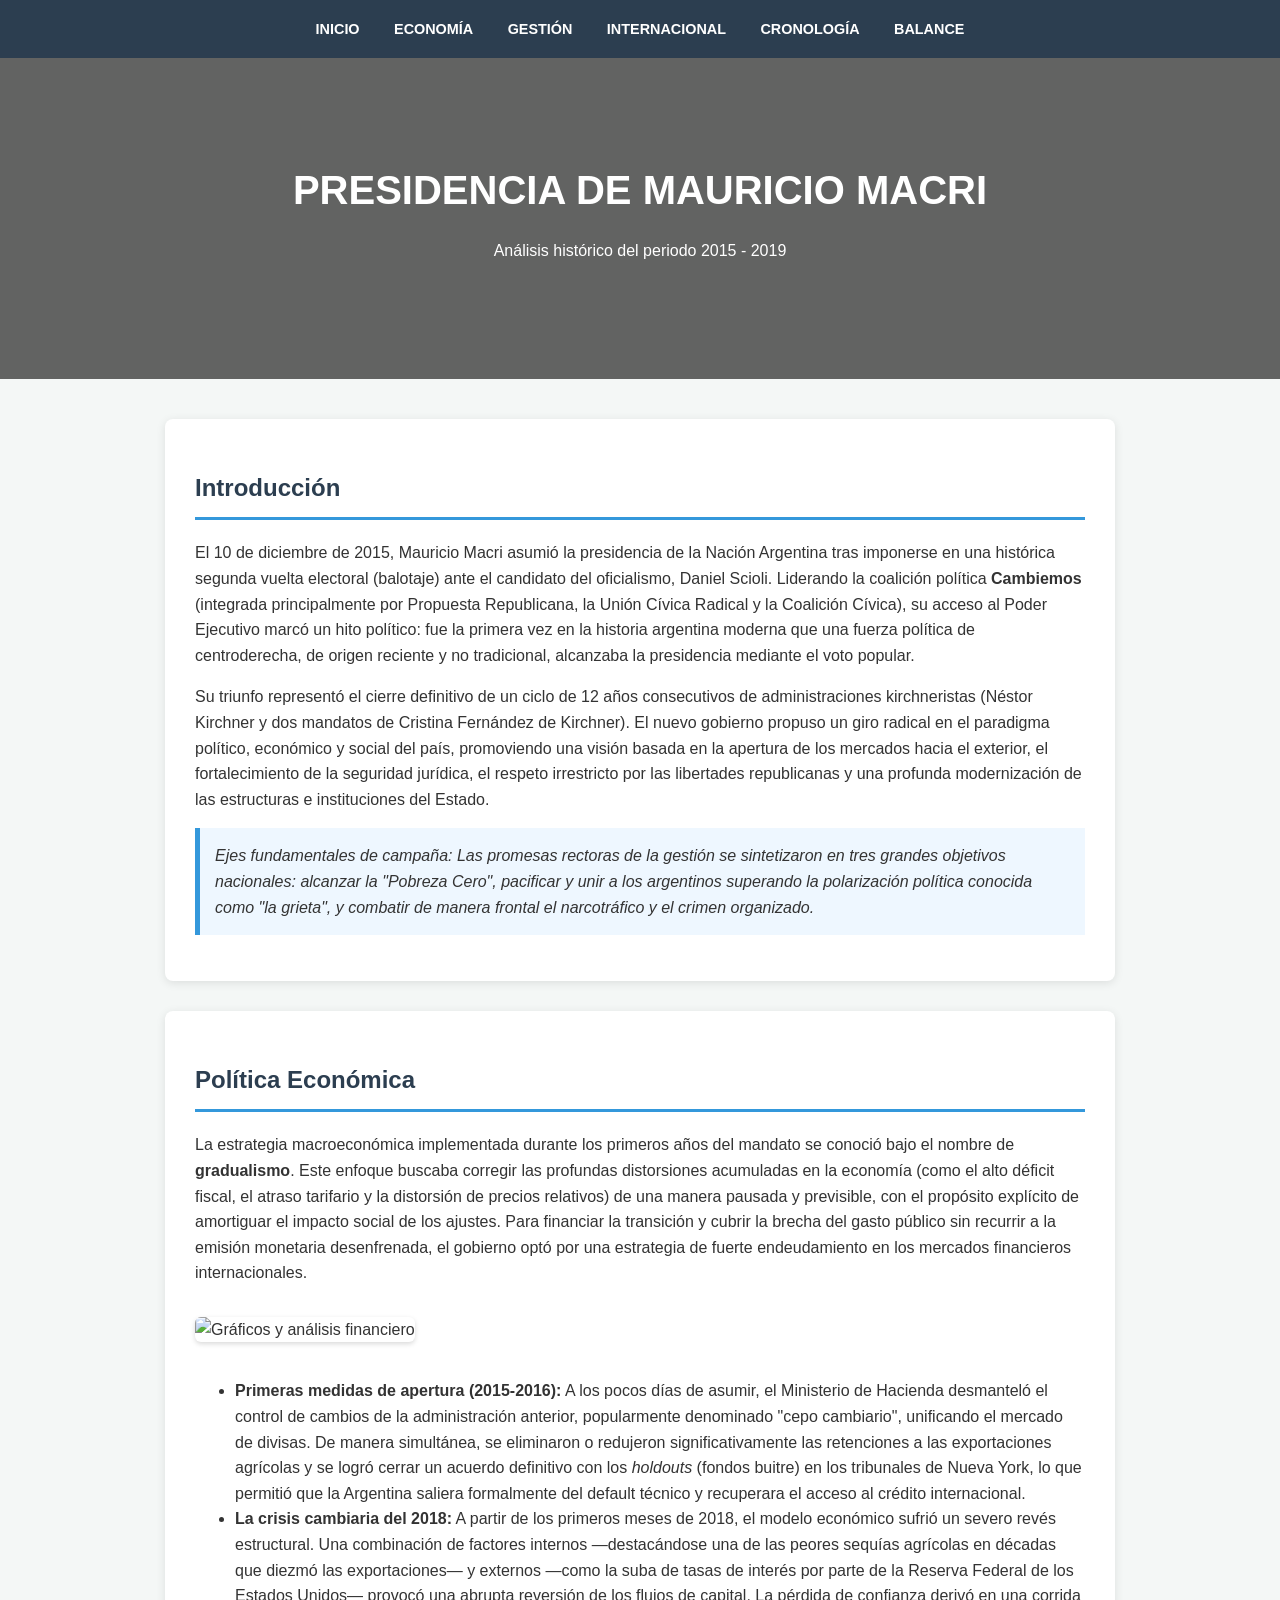
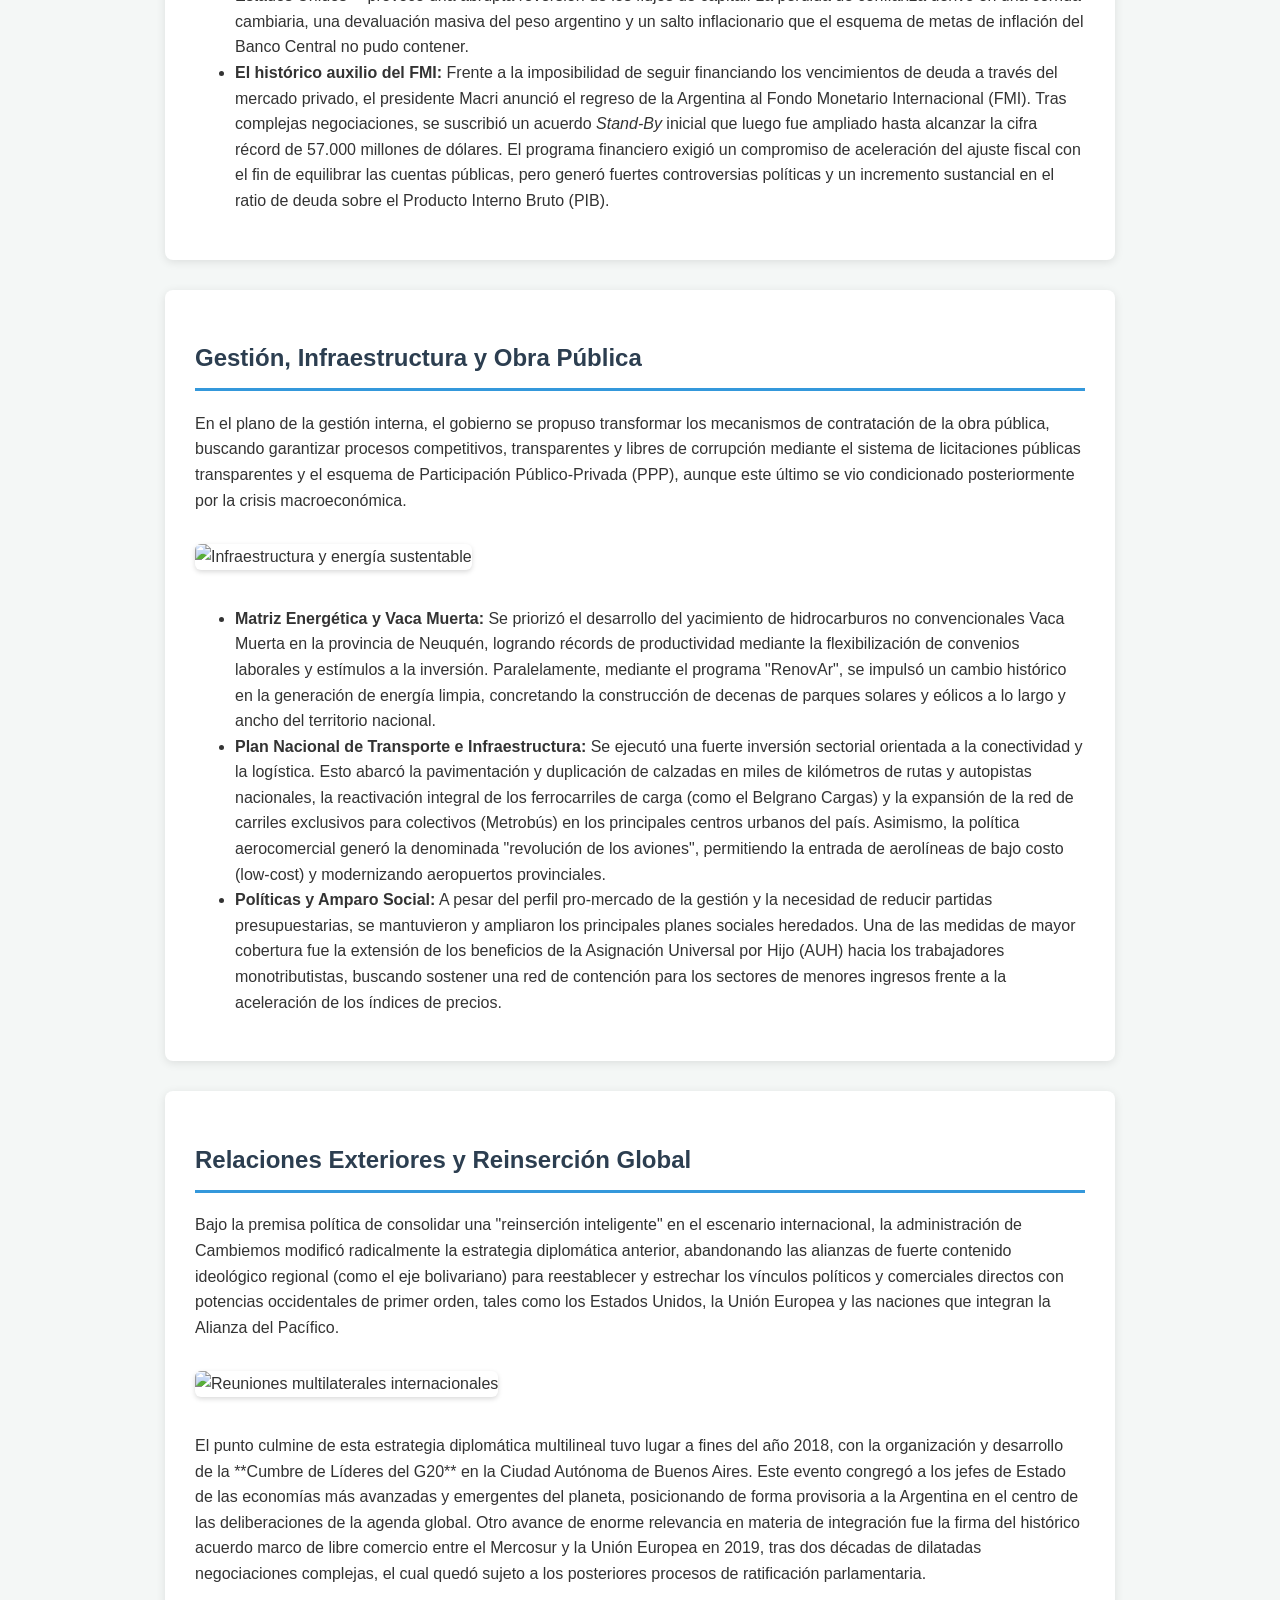
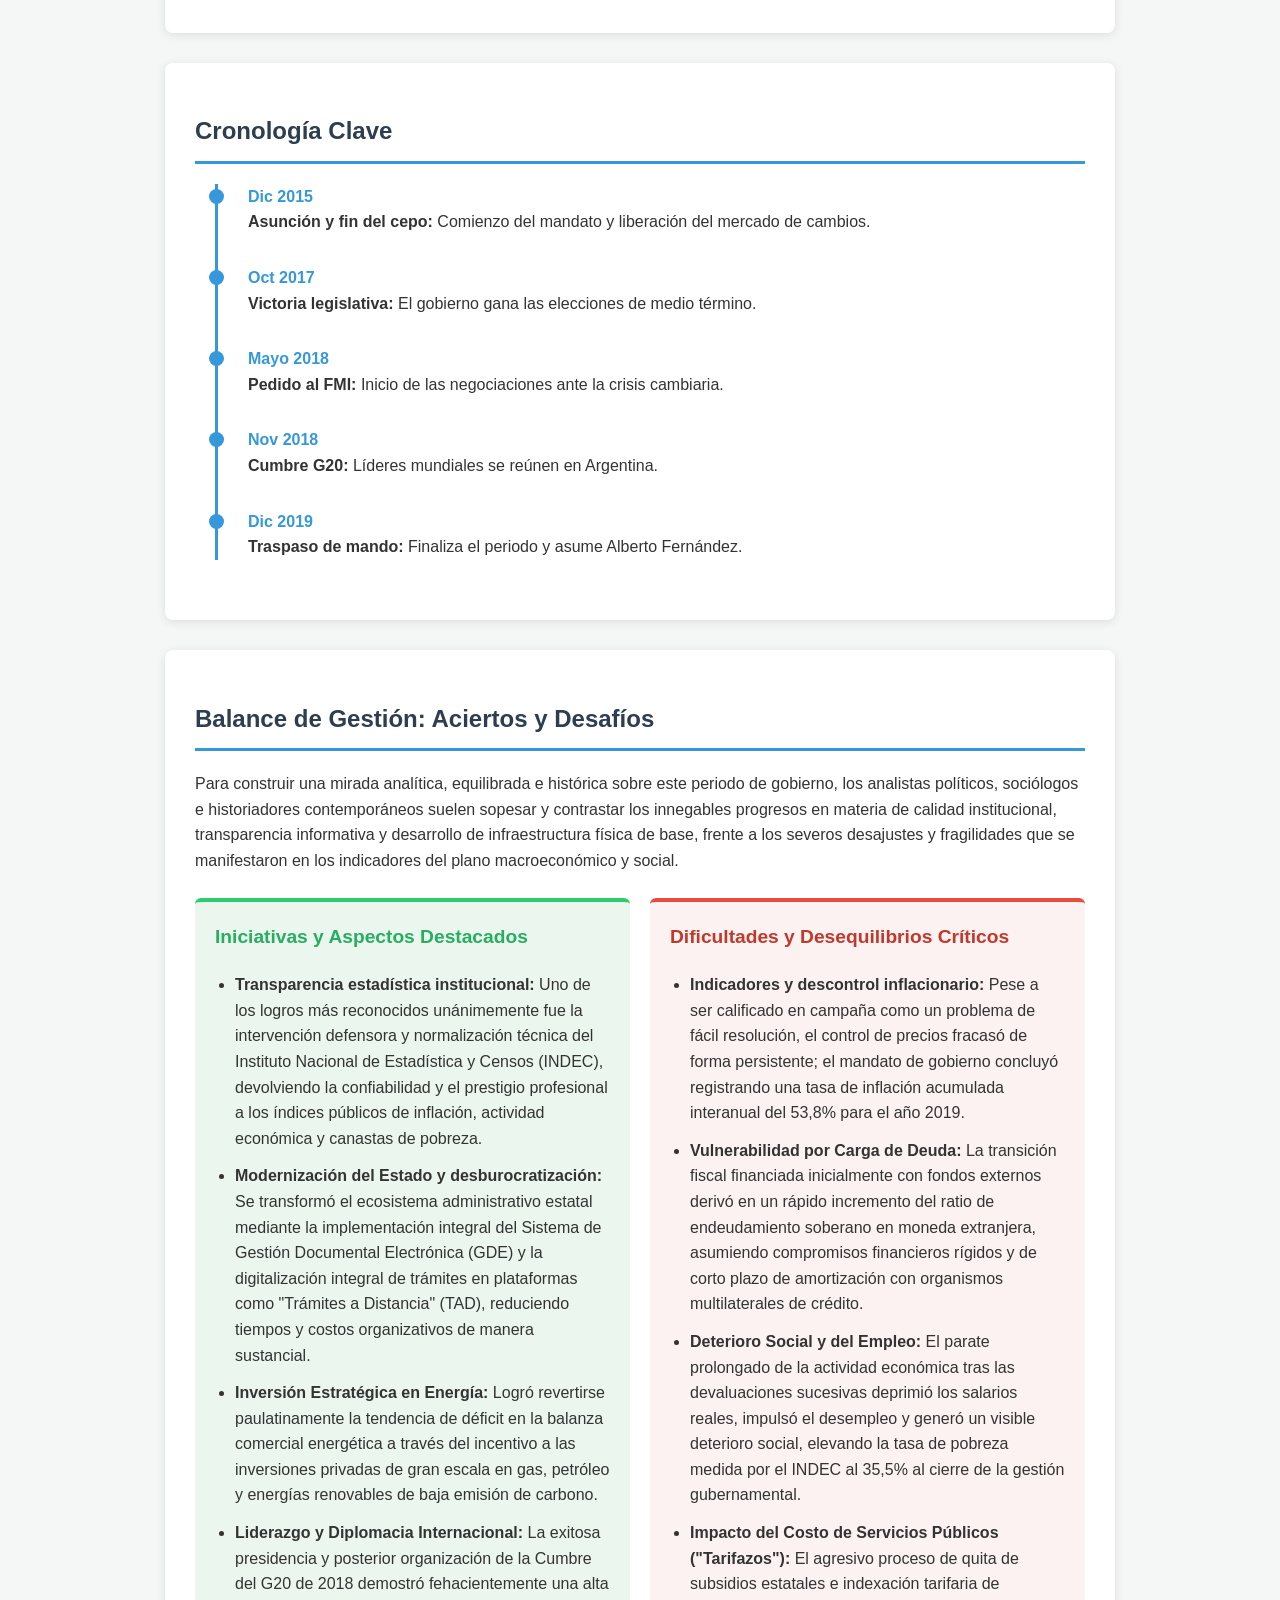
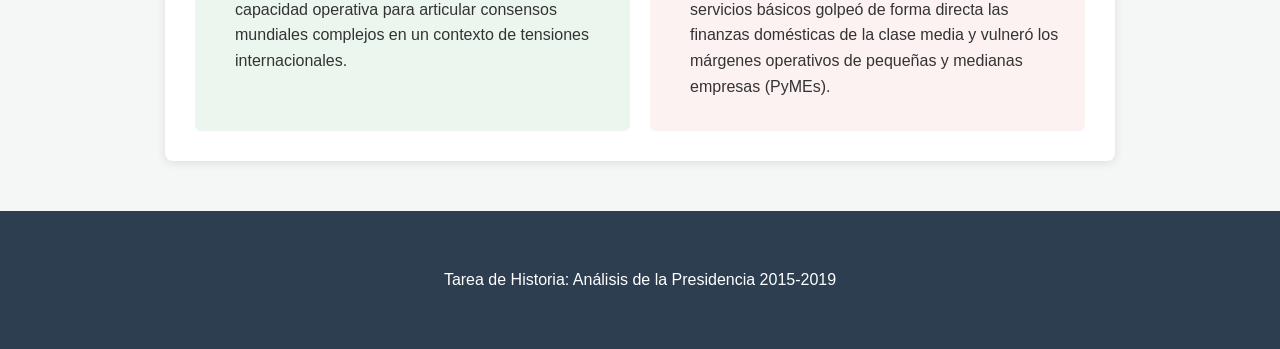
==== index.html @ 5b1ad68e "Rename index (3).html to index.html" ====
<!DOCTYPE html>
<html lang="es">
<head>
    <meta charset="UTF-8">
    <meta name="viewport" content="width=device-width, initial-scale=1.0">
    <title>Presidencia de Mauricio Macri (2015-2019)</title>
    <style>
        :root {
            --primary: #2c3e50;
            --accent: #3498db;
            --bg: #f4f7f6;
            --text: #333;
            --white: #ffffff;
            --success-light: #ebf7ee;
            --success-border: #2ecc71;
            --danger-light: #fdf2f2;
            --danger-border: #e74c3c;
        }

        body {
            font-family: 'Segoe UI', Tahoma, Geneva, Verdana, sans-serif;
            line-height: 1.6;
            color: var(--text);
            background-color: var(--bg);
            margin: 0;
            padding: 0;
        }

        /* Navegación */
        nav {
            background: var(--primary);
            color: var(--white);
            padding: 1rem 0;
            position: sticky;
            top: 0;
            z-index: 1000;
            text-align: center;
        }

        nav a {
            color: var(--white);
            text-decoration: none;
            margin: 0 15px;
            font-weight: bold;
            font-size: 0.9rem;
        }

        nav a:hover {
            color: var(--accent);
        }

        /* Encabezado */
        header {
            background: linear-gradient(rgba(0,0,0,0.6), rgba(0,0,0,0.6)), url('https://images.unsplash.com/photo-1589909202802-8f4aadce1849?auto=format&fit=crop&w=1200&q=80');
            background-size: cover;
            background-position: center;
            color: white;
            padding: 100px 20px;
            text-align: center;
        }

        header h1 {
            margin: 0;
            font-size: 2.5rem;
            text-transform: uppercase;
        }

        /* Contenedor Principal */
        .container {
            max-width: 950px;
            margin: 40px auto;
            padding: 0 20px;
        }

        section {
            background: var(--white);
            padding: 30px;
            margin-bottom: 30px;
            border-radius: 8px;
            box-shadow: 0 2px 10px rgba(0,0,0,0.1);
        }

        h2 {
            color: var(--primary);
            border-bottom: 3px solid var(--accent);
            padding-bottom: 10px;
        }

        .highlight {
            background: #eef7ff;
            padding: 15px;
            border-left: 5px solid var(--accent);
            font-style: italic;
        }

        /* Estilos para las nuevas imágenes */
        .section-img {
            width: 100%;
            max-height: 350px;
            object-fit: cover;
            border-radius: 6px;
            margin: 15px 0 20px 0;
            box-shadow: 0 2px 5px rgba(0,0,0,0.15);
        }

        /* Estructura del Balance (Dos Columnas) */
        .balance-grid {
            display: flex;
            gap: 20px;
            margin-top: 25px;
        }

        .balance-col {
            flex: 1;
            padding: 20px;
            border-radius: 6px;
        }

        .balance-col h3 {
            margin-top: 0;
            font-size: 1.2rem;
        }

        .col-positiva {
            background-color: var(--success-light);
            border-top: 4px solid var(--success-border);
        }

        .col-positiva h3 {
            color: #27ae60;
        }

        .col-negativa {
            background-color: var(--danger-light);
            border-top: 4px solid var(--danger-border);
        }

        .col-negativa h3 {
            color: #c0392b;
        }

        .balance-col ul {
            padding-left: 20px;
            margin-bottom: 0;
        }

        .balance-col li {
            margin-bottom: 12px;
        }

        /* Estilo de la Línea de Tiempo */
        .timeline {
            border-left: 3px solid var(--accent);
            margin-left: 20px;
            padding-left: 30px;
            position: relative;
        }

        .timeline-item {
            margin-bottom: 30px;
            position: relative;
        }

        .timeline-item::before {
            content: '';
            width: 15px;
            height: 15px;
            background: var(--accent);
            border-radius: 50%;
            position: absolute;
            left: -39px;
            top: 5px;
        }

        .timeline-date {
            font-weight: bold;
            color: var(--accent);
            display: block;
        }

        footer {
            text-align: center;
            padding: 40px;
            background: var(--primary);
            color: white;
            margin-top: 50px;
        }

        @media (max-width: 768px) {
            header h1 { font-size: 1.8rem; }
            nav a { display: block; margin: 10px 0; }
            .balance-grid { flex-direction: column; }
        }
    </style>
</head>
<body>

    <nav>
        <a href="#inicio">INICIO</a>
        <a href="#economia">ECONOMÍA</a>
        <a href="#gestion">GESTIÓN</a>
        <a href="#internacional">INTERNACIONAL</a>
        <a href="#timeline">CRONOLOGÍA</a>
        <a href="#balance">BALANCE</a>
    </nav>

    <header id="inicio">
        <h1>Presidencia de Mauricio Macri</h1>
        <p>Análisis histórico del periodo 2015 - 2019</p>
    </header>

    <div class="container">
        
        <section>
            <h2>Introducción</h2>
            <p>El 10 de diciembre de 2015, Mauricio Macri asumió la presidencia de la Nación Argentina tras imponerse en una histórica segunda vuelta electoral (balotaje) ante el candidato del oficialismo, Daniel Scioli. Liderando la coalición política <strong>Cambiemos</strong> (integrada principalmente por Propuesta Republicana, la Unión Cívica Radical y la Coalición Cívica), su acceso al Poder Ejecutivo marcó un hito político: fue la primera vez en la historia argentina moderna que una fuerza política de centroderecha, de origen reciente y no tradicional, alcanzaba la presidencia mediante el voto popular.</p>
            <p>Su triunfo representó el cierre definitivo de un ciclo de 12 años consecutivos de administraciones kirchneristas (Néstor Kirchner y dos mandatos de Cristina Fernández de Kirchner). El nuevo gobierno propuso un giro radical en el paradigma político, económico y social del país, promoviendo una visión basada en la apertura de los mercados hacia el exterior, el fortalecimiento de la seguridad jurídica, el respeto irrestricto por las libertades republicanas y una profunda modernización de las estructuras e instituciones del Estado.</p>
            <p class="highlight">Ejes fundamentales de campaña: Las promesas rectoras de la gestión se sintetizaron en tres grandes objetivos nacionales: alcanzar la "Pobreza Cero", pacificar y unir a los argentinos superando la polarización política conocida como "la grieta", y combatir de manera frontal el narcotráfico y el crimen organizado.</p>
        </section>

        <section id="economia">
            <h2>Política Económica</h2>
            <p>La estrategia macroeconómica implementada durante los primeros años del mandato se conoció bajo el nombre de <strong>gradualismo</strong>. Este enfoque buscaba corregir las profundas distorsiones acumuladas en la economía (como el alto déficit fiscal, el atraso tarifario y la distorsión de precios relativos) de una manera pausada y previsible, con el propósito explícito de amortiguar el impacto social de los ajustes. Para financiar la transición y cubrir la brecha del gasto público sin recurrir a la emisión monetaria desenfrenada, el gobierno optó por una estrategia de fuerte endeudamiento en los mercados financieros internacionales.</p>
            
            <img class="section-img" src="https://images.unsplash.com/photo-1611974789855-9c2a0a7236a3?auto=format&fit=crop&w=950&q=80" alt="Gráficos y análisis financiero">

            <ul>
                <li><strong>Primeras medidas de apertura (2015-2016):</strong> A los pocos días de asumir, el Ministerio de Hacienda desmanteló el control de cambios de la administración anterior, popularmente denominado "cepo cambiario", unificando el mercado de divisas. De manera simultánea, se eliminaron o redujeron significativamente las retenciones a las exportaciones agrícolas y se logró cerrar un acuerdo definitivo con los <i>holdouts</i> (fondos buitre) en los tribunales de Nueva York, lo que permitió que la Argentina saliera formalmente del default técnico y recuperara el acceso al crédito internacional.</li>
                <li><strong>La crisis cambiaria del 2018:</strong> A partir de los primeros meses de 2018, el modelo económico sufrió un severo revés estructural. Una combinación de factores internos —destacándose una de las peores sequías agrícolas en décadas que diezmó las exportaciones— y externos —como la suba de tasas de interés por parte de la Reserva Federal de los Estados Unidos— provocó una abrupta reversión de los flujos de capital. La pérdida de confianza derivó en una corrida cambiaria, una devaluación masiva del peso argentino y un salto inflacionario que el esquema de metas de inflación del Banco Central no pudo contener.</li>
                <li><strong>El histórico auxilio del FMI:</strong> Frente a la imposibilidad de seguir financiando los vencimientos de deuda a través del mercado privado, el presidente Macri anunció el regreso de la Argentina al Fondo Monetario Internacional (FMI). Tras complejas negociaciones, se suscribió un acuerdo <i>Stand-By</i> inicial que luego fue ampliado hasta alcanzar la cifra récord de 57.000 millones de dólares. El programa financiero exigió un compromiso de aceleración del ajuste fiscal con el fin de equilibrar las cuentas públicas, pero generó fuertes controversias políticas y un incremento sustancial en el ratio de deuda sobre el Producto Interno Bruto (PIB).</li>
            </ul>
        </section>

        <section id="gestion">
            <h2>Gestión, Infraestructura y Obra Pública</h2>
            <p>En el plano de la gestión interna, el gobierno se propuso transformar los mecanismos de contratación de la obra pública, buscando garantizar procesos competitivos, transparentes y libres de corrupción mediante el sistema de licitaciones públicas transparentes y el esquema de Participación Público-Privada (PPP), aunque este último se vio condicionado posteriormente por la crisis macroeconómica.</p>
            
            <img class="section-img" src="https://images.unsplash.com/photo-1473872170063-eb9248b6e6ae?auto=format&fit=crop&w=950&q=80" alt="Infraestructura y energía sustentable">

            <ul>
                <li><strong>Matriz Energética y Vaca Muerta:</strong> Se priorizó el desarrollo del yacimiento de hidrocarburos no convencionales Vaca Muerta en la provincia de Neuquén, logrando récords de productividad mediante la flexibilización de convenios laborales y estímulos a la inversión. Paralelamente, mediante el programa "RenovAr", se impulsó un cambio histórico en la generación de energía limpia, concretando la construcción de decenas de parques solares y eólicos a lo largo y ancho del territorio nacional.</li>
                <li><strong>Plan Nacional de Transporte e Infraestructura:</strong> Se ejecutó una fuerte inversión sectorial orientada a la conectividad y la logística. Esto abarcó la pavimentación y duplicación de calzadas en miles de kilómetros de rutas y autopistas nacionales, la reactivación integral de los ferrocarriles de carga (como el Belgrano Cargas) y la expansión de la red de carriles exclusivos para colectivos (Metrobús) en los principales centros urbanos del país. Asimismo, la política aerocomercial generó la denominada "revolución de los aviones", permitiendo la entrada de aerolíneas de bajo costo (low-cost) y modernizando aeropuertos provinciales.</li>
                <li><strong>Políticas y Amparo Social:</strong> A pesar del perfil pro-mercado de la gestión y la necesidad de reducir partidas presupuestarias, se mantuvieron y ampliaron los principales planes sociales heredados. Una de las medidas de mayor cobertura fue la extensión de los beneficios de la Asignación Universal por Hijo (AUH) hacia los trabajadores monotributistas, buscando sostener una red de contención para los sectores de menores ingresos frente a la aceleración de los índices de precios.</li>
            </ul>
        </section>

        <section id="internacional">
            <h2>Relaciones Exteriores y Reinserción Global</h2>
            <p>Bajo la premisa política de consolidar una "reinserción inteligente" en el escenario internacional, la administración de Cambiemos modificó radicalmente la estrategia diplomática anterior, abandonando las alianzas de fuerte contenido ideológico regional (como el eje bolivariano) para reestablecer y estrechar los vínculos políticos y comerciales directos con potencias occidentales de primer orden, tales como los Estados Unidos, la Unión Europea y las naciones que integran la Alianza del Pacífico.</p>
            
            <img class="section-img" src="https://images.unsplash.com/photo-1541872703-74c5e44368f9?auto=format&fit=crop&w=950&q=80" alt="Reuniones multilaterales internacionales">

            <p>El punto culmine de esta estrategia diplomática multilineal tuvo lugar a fines del año 2018, con la organización y desarrollo de la **Cumbre de Líderes del G20** en la Ciudad Autónoma de Buenos Aires. Este evento congregó a los jefes de Estado de las economías más avanzadas y emergentes del planeta, posicionando de forma provisoria a la Argentina en el centro de las deliberaciones de la agenda global. Otro avance de enorme relevancia en materia de integración fue la firma del histórico acuerdo marco de libre comercio entre el Mercosur y la Unión Europea en 2019, tras dos décadas de dilatadas negociaciones complejas, el cual quedó sujeto a los posteriores procesos de ratificación parlamentaria.</p>
        </section>

        <section id="timeline">
            <h2>Cronología Clave</h2>
            <div class="timeline">
                <div class="timeline-item">
                    <span class="timeline-date">Dic 2015</span>
                    <strong>Asunción y fin del cepo:</strong> Comienzo del mandato y liberación del mercado de cambios.
                </div>
                <div class="timeline-item">
                    <span class="timeline-date">Oct 2017</span>
                    <strong>Victoria legislativa:</strong> El gobierno gana las elecciones de medio término.
                </div>
                <div class="timeline-item">
                    <span class="timeline-date">Mayo 2018</span>
                    <strong>Pedido al FMI:</strong> Inicio de las negociaciones ante la crisis cambiaria.
                </div>
                <div class="timeline-item">
                    <span class="timeline-date">Nov 2018</span>
                    <strong>Cumbre G20:</strong> Líderes mundiales se reúnen en Argentina.
                </div>
                <div class="timeline-item">
                    <span class="timeline-date">Dic 2019</span>
                    <strong>Traspaso de mando:</strong> Finaliza el periodo y asume Alberto Fernández.
                </div>
            </div>
        </section>

        <section id="balance">
            <h2>Balance de Gestión: Aciertos y Desafíos</h2>
            <p>Para construir una mirada analítica, equilibrada e histórica sobre este periodo de gobierno, los analistas políticos, sociólogos e historiadores contemporáneos suelen sopesar y contrastar los innegables progresos en materia de calidad institucional, transparencia informativa y desarrollo de infraestructura física de base, frente a los severos desajustes y fragilidades que se manifestaron en los indicadores del plano macroeconómico y social.</p>
            
            <div class="balance-grid">
                <div class="balance-col col-positiva">
                    <h3>Iniciativas y Aspectos Destacados</h3>
                    <ul>
                        <li><strong>Transparencia estadística institucional:</strong> Uno de los logros más reconocidos unánimemente fue la intervención defensora y normalización técnica del Instituto Nacional de Estadística y Censos (INDEC), devolviendo la confiabilidad y el prestigio profesional a los índices públicos de inflación, actividad económica y canastas de pobreza.</li>
                        <li><strong>Modernización del Estado y desburocratización:</strong> Se transformó el ecosistema administrativo estatal mediante la implementación integral del Sistema de Gestión Documental Electrónica (GDE) y la digitalización integral de trámites en plataformas como "Trámites a Distancia" (TAD), reduciendo tiempos y costos organizativos de manera sustancial.</li>
                        <li><strong>Inversión Estratégica en Energía:</strong> Logró revertirse paulatinamente la tendencia de déficit en la balanza comercial energética a través del incentivo a las inversiones privadas de gran escala en gas, petróleo y energías renovables de baja emisión de carbono.</li>
                        <li><strong>Liderazgo y Diplomacia Internacional:</strong> La exitosa presidencia y posterior organización de la Cumbre del G20 de 2018 demostró fehacientemente una alta capacidad operativa para articular consensos mundiales complejos en un contexto de tensiones internacionales.</li>
                    </ul>
                </div>
                
                <div class="balance-col col-negativa">
                    <h3>Dificultades y Desequilibrios Críticos</h3>
                    <ul>
                        <li><strong>Indicadores y descontrol inflacionario:</strong> Pese a ser calificado en campaña como un problema de fácil resolución, el control de precios fracasó de forma persistente; el mandato de gobierno concluyó registrando una tasa de inflación acumulada interanual del 53,8% para el año 2019.</li>
                        <li><strong>Vulnerabilidad por Carga de Deuda:</strong> La transición fiscal financiada inicialmente con fondos externos derivó en un rápido incremento del ratio de endeudamiento soberano en moneda extranjera, asumiendo compromisos financieros rígidos y de corto plazo de amortización con organismos multilaterales de crédito.</li>
                        <li><strong>Deterioro Social y del Empleo:</strong> El parate prolongado de la actividad económica tras las devaluaciones sucesivas deprimió los salarios reales, impulsó el desempleo y generó un visible deterioro social, elevando la tasa de pobreza medida por el INDEC al 35,5% al cierre de la gestión gubernamental.</li>
                        <li><strong>Impacto del Costo de Servicios Públicos ("Tarifazos"):</strong> El agresivo proceso de quita de subsidios estatales e indexación tarifaria de servicios básicos golpeó de forma directa las finanzas domésticas de la clase media y vulneró los márgenes operativos de pequeñas y medianas empresas (PyMEs).</li>
                    </ul>
                </div>
            </div>
        </section>

    </div>

    <footer>
        <p>Tarea de Historia: Análisis de la Presidencia 2015-2019</p>
    </footer>

</body>
</html>
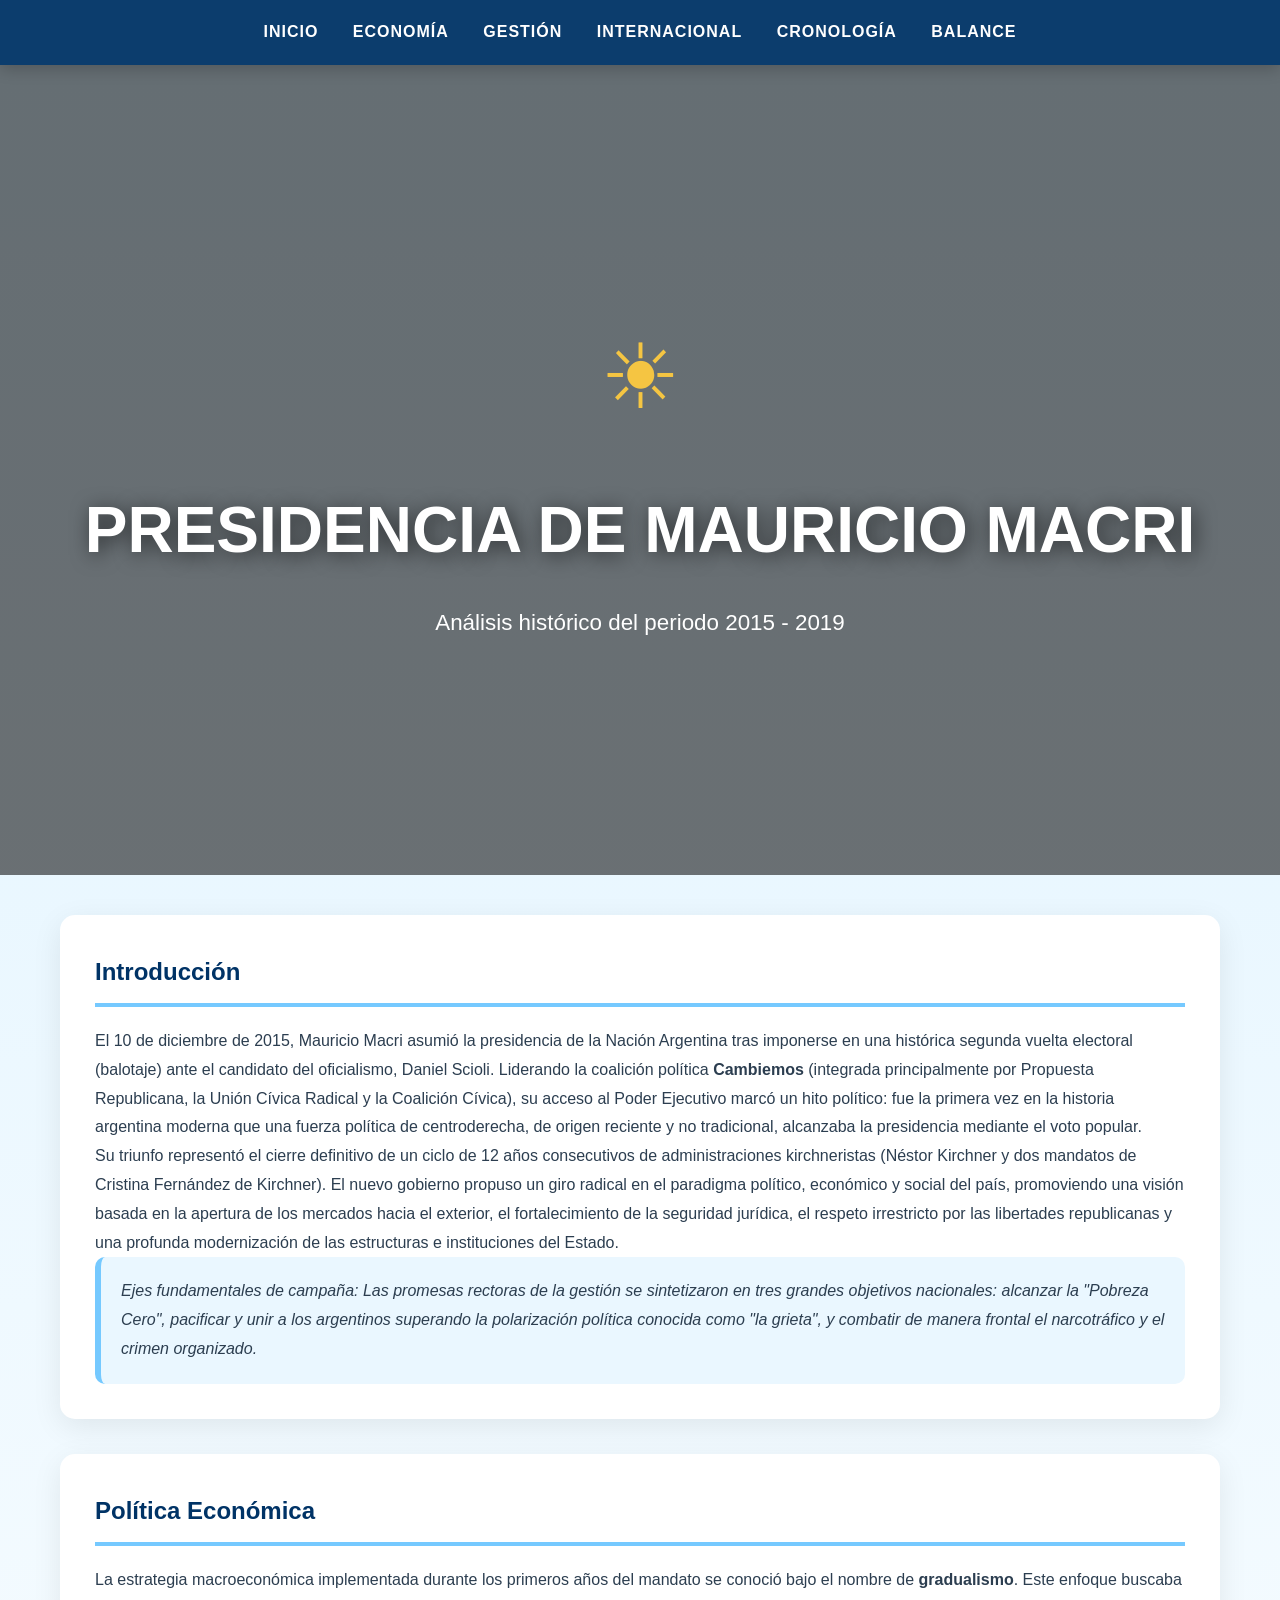
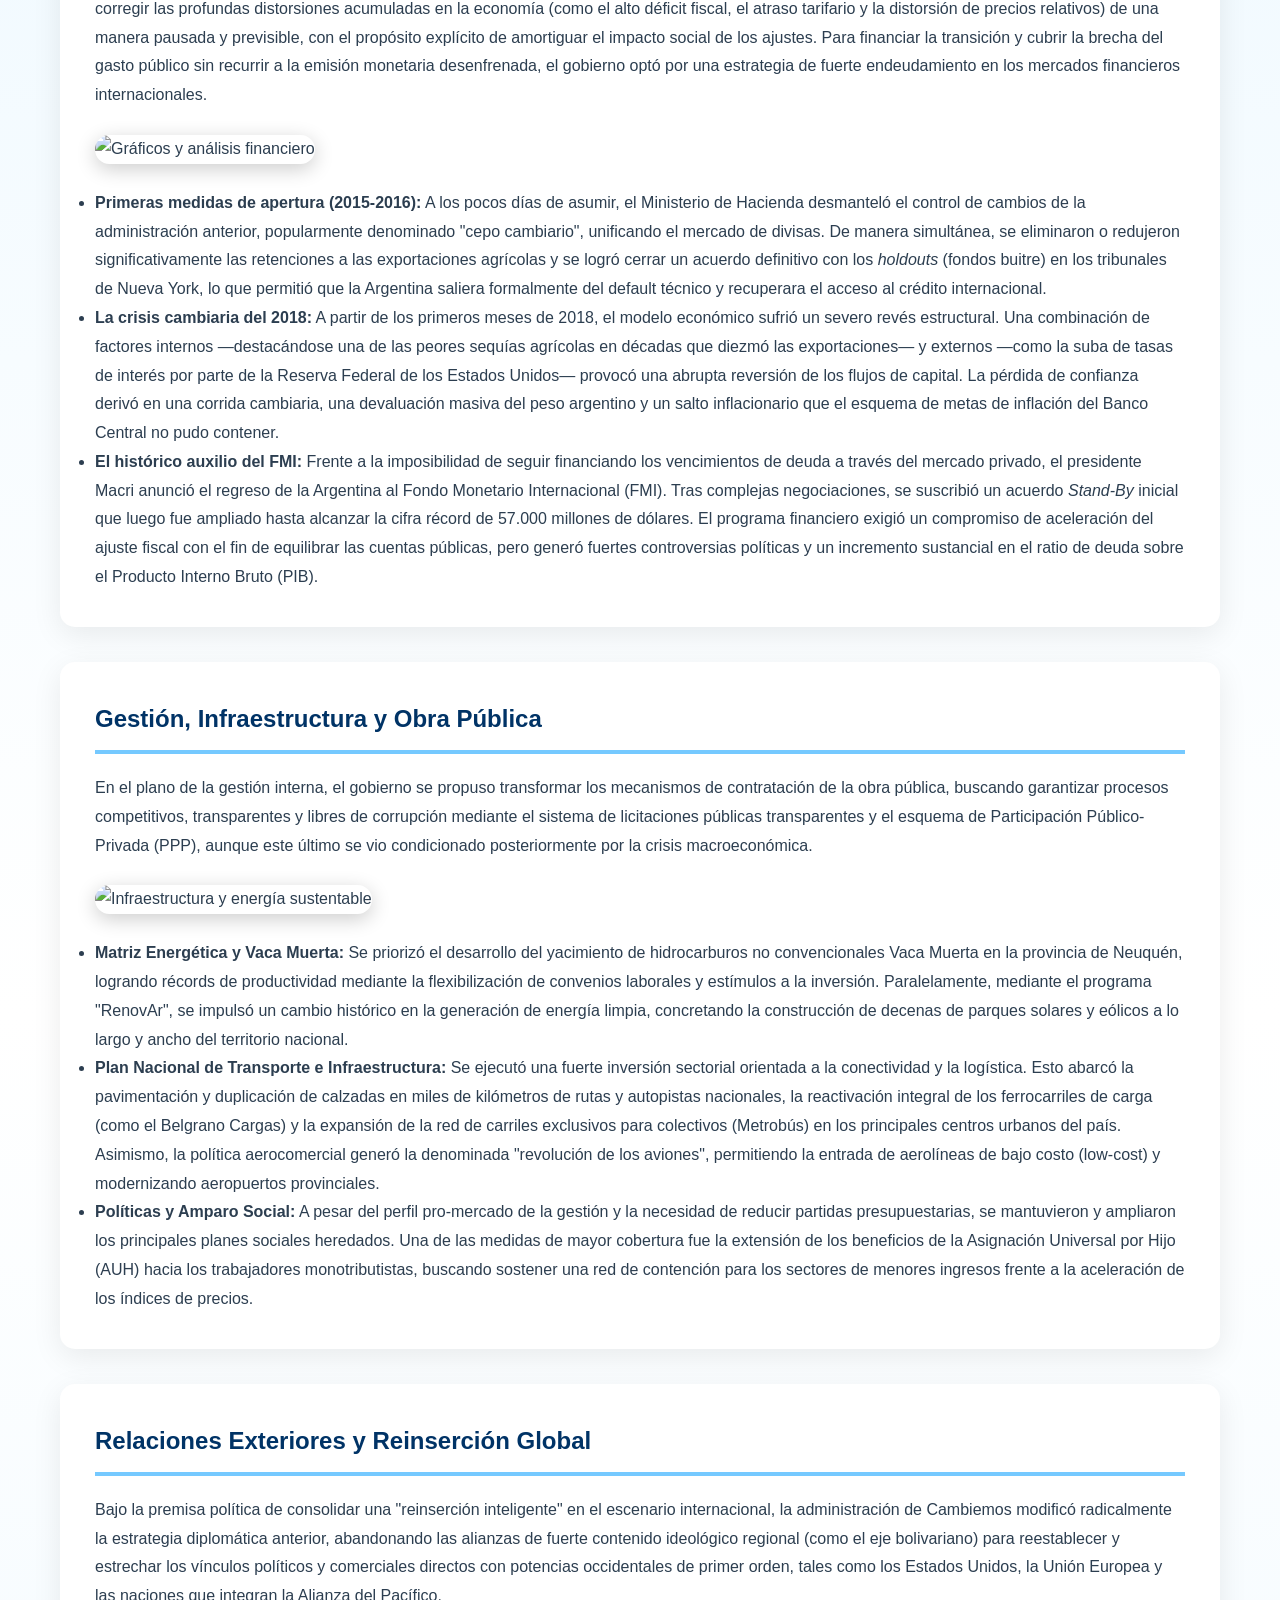
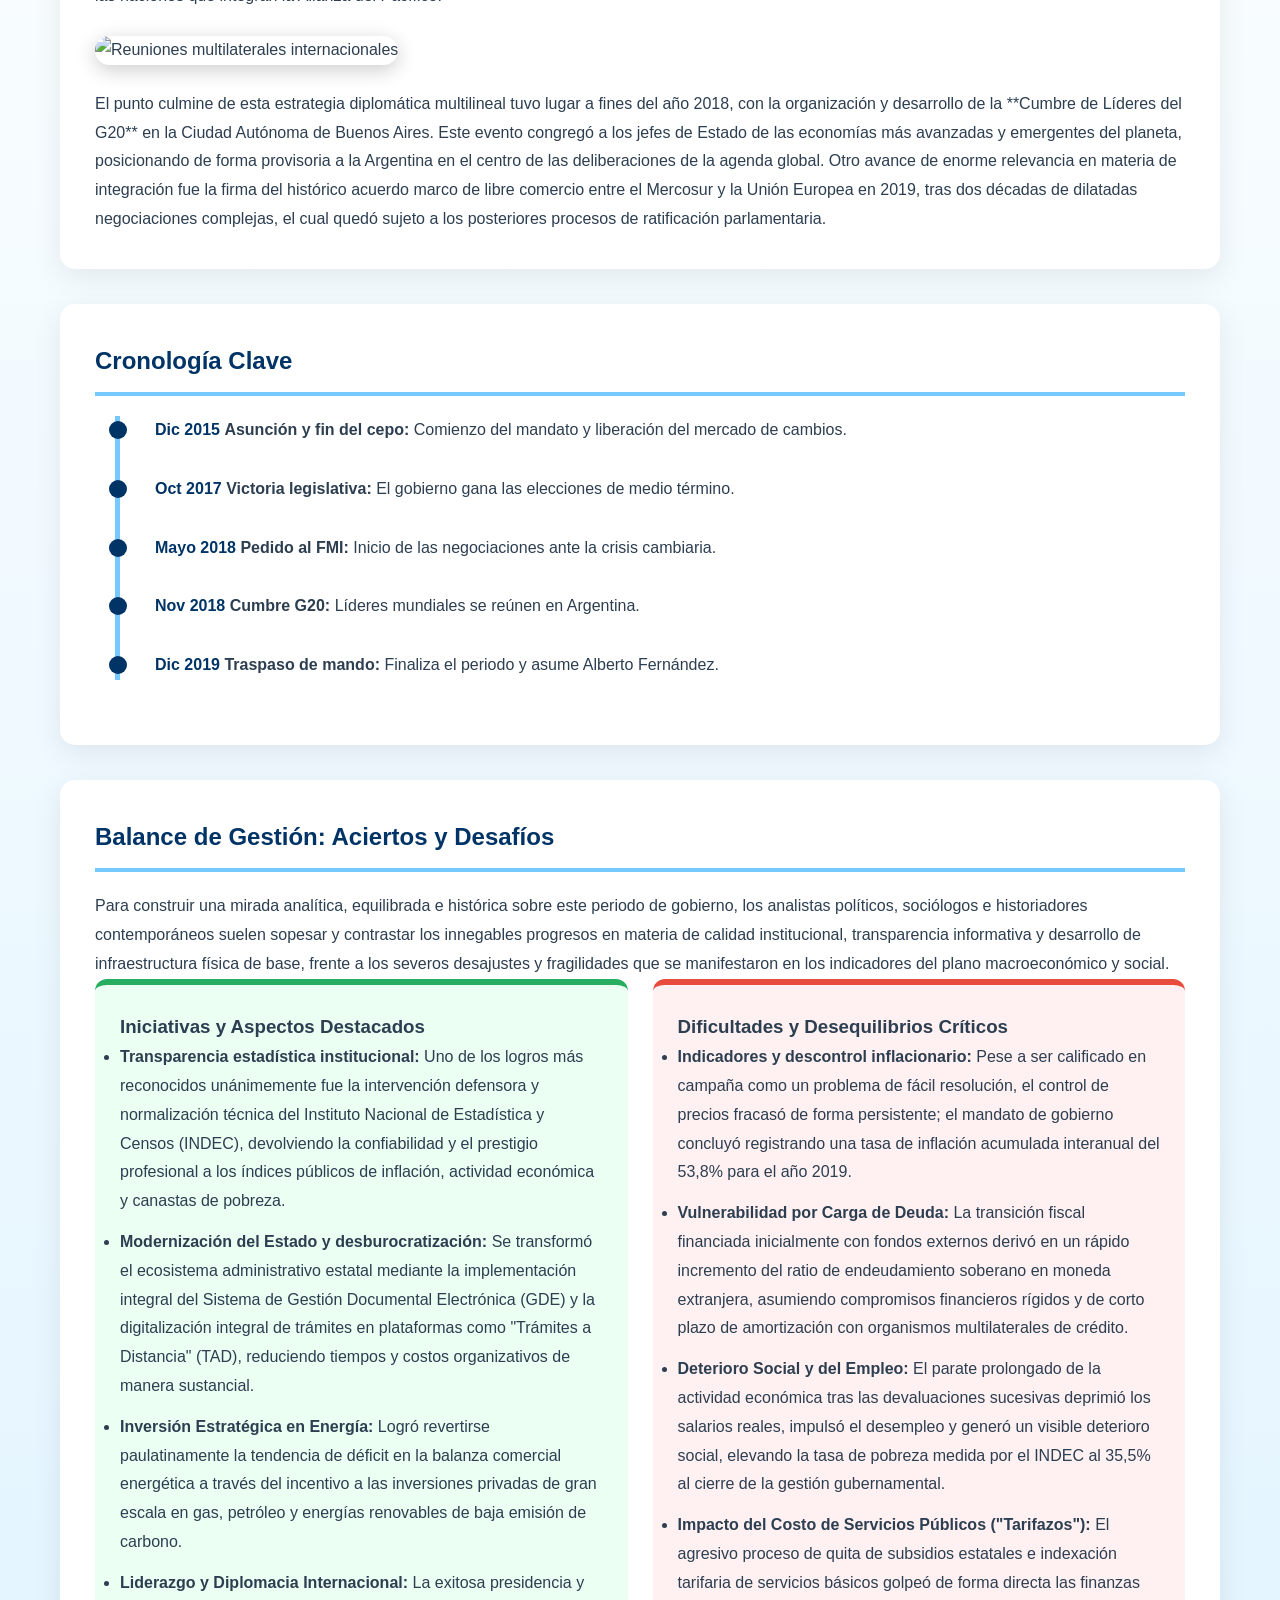
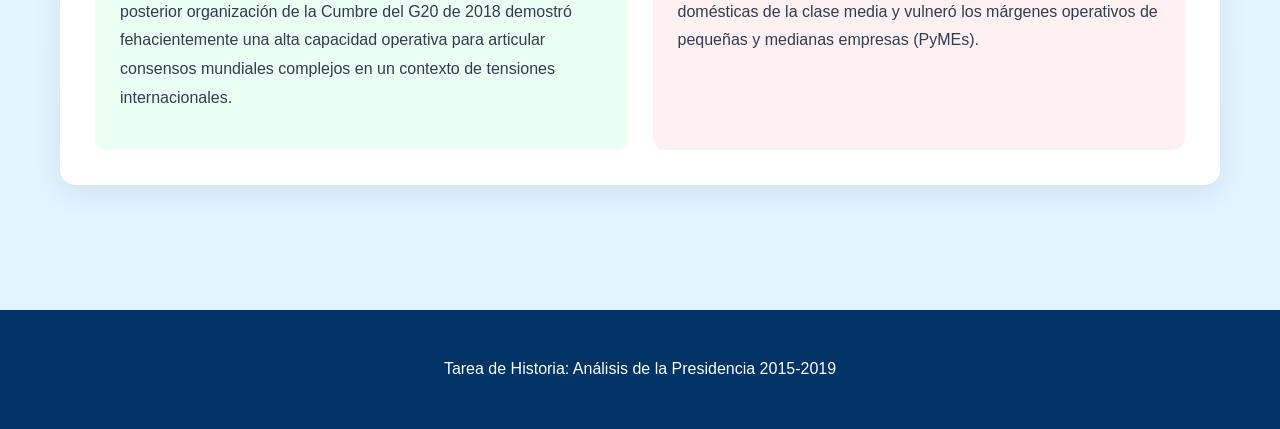
==== commit 9b228272: "Primera versión del sitio" ====
--- a/index.html
+++ b/index.html
@@ -5,192 +5,256 @@
     <meta name="viewport" content="width=device-width, initial-scale=1.0">
     <title>Presidencia de Mauricio Macri (2015-2019)</title>
     <style>
-        :root {
-            --primary: #2c3e50;
-            --accent: #3498db;
-            --bg: #f4f7f6;
-            --text: #333;
-            --white: #ffffff;
-            --success-light: #ebf7ee;
-            --success-border: #2ecc71;
-            --danger-light: #fdf2f2;
-            --danger-border: #e74c3c;
-        }
-
-        body {
-            font-family: 'Segoe UI', Tahoma, Geneva, Verdana, sans-serif;
-            line-height: 1.6;
-            color: var(--text);
-            background-color: var(--bg);
-            margin: 0;
-            padding: 0;
-        }
-
-        /* Navegación */
-        nav {
-            background: var(--primary);
-            color: var(--white);
-            padding: 1rem 0;
-            position: sticky;
-            top: 0;
-            z-index: 1000;
-            text-align: center;
-        }
-
-        nav a {
-            color: var(--white);
-            text-decoration: none;
-            margin: 0 15px;
-            font-weight: bold;
-            font-size: 0.9rem;
-        }
-
-        nav a:hover {
-            color: var(--accent);
-        }
-
-        /* Encabezado */
-        header {
-            background: linear-gradient(rgba(0,0,0,0.6), rgba(0,0,0,0.6)), url('https://images.unsplash.com/photo-1589909202802-8f4aadce1849?auto=format&fit=crop&w=1200&q=80');
-            background-size: cover;
-            background-position: center;
-            color: white;
-            padding: 100px 20px;
-            text-align: center;
-        }
-
-        header h1 {
-            margin: 0;
-            font-size: 2.5rem;
-            text-transform: uppercase;
-        }
-
-        /* Contenedor Principal */
-        .container {
-            max-width: 950px;
-            margin: 40px auto;
-            padding: 0 20px;
-        }
-
-        section {
-            background: var(--white);
-            padding: 30px;
-            margin-bottom: 30px;
-            border-radius: 8px;
-            box-shadow: 0 2px 10px rgba(0,0,0,0.1);
-        }
-
-        h2 {
-            color: var(--primary);
-            border-bottom: 3px solid var(--accent);
-            padding-bottom: 10px;
-        }
-
-        .highlight {
-            background: #eef7ff;
-            padding: 15px;
-            border-left: 5px solid var(--accent);
-            font-style: italic;
-        }
-
-        /* Estilos para las nuevas imágenes */
-        .section-img {
-            width: 100%;
-            max-height: 350px;
-            object-fit: cover;
-            border-radius: 6px;
-            margin: 15px 0 20px 0;
-            box-shadow: 0 2px 5px rgba(0,0,0,0.15);
-        }
-
-        /* Estructura del Balance (Dos Columnas) */
-        .balance-grid {
-            display: flex;
-            gap: 20px;
-            margin-top: 25px;
-        }
-
-        .balance-col {
-            flex: 1;
-            padding: 20px;
-            border-radius: 6px;
-        }
-
-        .balance-col h3 {
-            margin-top: 0;
-            font-size: 1.2rem;
-        }
-
-        .col-positiva {
-            background-color: var(--success-light);
-            border-top: 4px solid var(--success-border);
-        }
-
-        .col-positiva h3 {
-            color: #27ae60;
-        }
-
-        .col-negativa {
-            background-color: var(--danger-light);
-            border-top: 4px solid var(--danger-border);
-        }
-
-        .col-negativa h3 {
-            color: #c0392b;
-        }
-
-        .balance-col ul {
-            padding-left: 20px;
-            margin-bottom: 0;
-        }
-
-        .balance-col li {
-            margin-bottom: 12px;
-        }
-
-        /* Estilo de la Línea de Tiempo */
-        .timeline {
-            border-left: 3px solid var(--accent);
-            margin-left: 20px;
-            padding-left: 30px;
-            position: relative;
-        }
-
-        .timeline-item {
-            margin-bottom: 30px;
-            position: relative;
-        }
-
-        .timeline-item::before {
-            content: '';
-            width: 15px;
-            height: 15px;
-            background: var(--accent);
-            border-radius: 50%;
-            position: absolute;
-            left: -39px;
-            top: 5px;
-        }
-
-        .timeline-date {
-            font-weight: bold;
-            color: var(--accent);
-            display: block;
-        }
-
-        footer {
-            text-align: center;
-            padding: 40px;
-            background: var(--primary);
-            color: white;
-            margin-top: 50px;
-        }
-
-        @media (max-width: 768px) {
-            header h1 { font-size: 1.8rem; }
-            nav a { display: block; margin: 10px 0; }
-            .balance-grid { flex-direction: column; }
-        }
+:root{
+    --celeste:#75c9ff;
+    --celeste-claro:#eaf7ff;
+    --azul:#003366;
+    --blanco:#ffffff;
+    --oro:#f5c542;
+    --texto:#2c3e50;
+}
+
+*{
+    margin:0;
+    padding:0;
+    box-sizing:border-box;
+    scroll-behavior:smooth;
+}
+
+body{
+    font-family:'Segoe UI',sans-serif;
+    background:linear-gradient(
+        to bottom,
+        #dff3ff,
+        #ffffff,
+        #dff3ff
+    );
+    color:var(--texto);
+    line-height:1.8;
+}
+
+/* NAV */
+
+nav{
+    background:rgba(0,51,102,.95);
+    backdrop-filter:blur(10px);
+    position:sticky;
+    top:0;
+    z-index:1000;
+    padding:18px;
+    text-align:center;
+    box-shadow:0 4px 15px rgba(0,0,0,.2);
+}
+
+nav a{
+    color:white;
+    text-decoration:none;
+    margin:0 15px;
+    font-weight:bold;
+    letter-spacing:1px;
+    transition:.3s;
+}
+
+nav a:hover{
+    color:var(--oro);
+}
+
+/* HEADER */
+
+header{
+    min-height:90vh;
+
+    background:
+    linear-gradient(
+    rgba(0,0,0,.55),
+    rgba(0,0,0,.55)
+    ),
+    url("https://upload.wikimedia.org/wikipedia/commons/1/1a/Flag_of_Argentina.svg");
+
+    background-size:cover;
+    background-position:center;
+
+    display:flex;
+    flex-direction:column;
+    justify-content:center;
+    align-items:center;
+
+    text-align:center;
+    color:white;
+}
+
+header h1{
+    font-size:4rem;
+    text-transform:uppercase;
+    text-shadow:3px 3px 20px rgba(0,0,0,.6);
+}
+
+header p{
+    font-size:1.4rem;
+    margin-top:15px;
+}
+
+header::before{
+    content:"☀";
+    font-size:90px;
+    color:var(--oro);
+    margin-bottom:15px;
+}
+
+/* CONTENEDOR */
+
+.container{
+    max-width:1200px;
+    margin:auto;
+    padding:40px 20px;
+}
+
+/* SECCIONES */
+
+section{
+    background:white;
+    padding:35px;
+    margin-bottom:35px;
+    border-radius:15px;
+
+    box-shadow:
+    0 8px 30px rgba(0,0,0,.08);
+
+    transition:.3s;
+}
+
+section:hover{
+    transform:translateY(-5px);
+}
+
+h2{
+    color:var(--azul);
+    margin-bottom:20px;
+    border-bottom:4px solid var(--celeste);
+    padding-bottom:10px;
+}
+
+/* DESTACADO */
+
+.highlight{
+    background:var(--celeste-claro);
+    border-left:6px solid var(--celeste);
+    padding:20px;
+    border-radius:10px;
+    font-style:italic;
+}
+
+/* IMÁGENES */
+
+.section-img{
+    width:100%;
+    height:420px;
+    object-fit:cover;
+
+    border-radius:15px;
+
+    margin:25px 0;
+
+    box-shadow:
+    0 5px 20px rgba(0,0,0,.2);
+
+    transition:.5s;
+}
+
+.section-img:hover{
+    transform:scale(1.03);
+}
+
+/* BALANCE */
+
+.balance-grid{
+    display:grid;
+    grid-template-columns:1fr 1fr;
+    gap:25px;
+}
+
+.balance-col{
+    padding:25px;
+    border-radius:12px;
+}
+
+.col-positiva{
+    background:#ecfff3;
+    border-top:6px solid #27ae60;
+}
+
+.col-negativa{
+    background:#fff1f1;
+    border-top:6px solid #e74c3c;
+}
+
+.balance-col li{
+    margin-bottom:12px;
+}
+
+/* TIMELINE */
+
+.timeline{
+    border-left:5px solid var(--celeste);
+    margin-left:20px;
+    padding-left:35px;
+}
+
+.timeline-item{
+    margin-bottom:30px;
+    position:relative;
+}
+
+.timeline-item::before{
+    content:'';
+    width:18px;
+    height:18px;
+
+    background:var(--azul);
+
+    border-radius:50%;
+
+    position:absolute;
+    left:-46px;
+    top:5px;
+}
+
+.timeline-date{
+    font-weight:bold;
+    color:var(--azul);
+}
+
+/* FOOTER */
+
+footer{
+    background:var(--azul);
+    color:white;
+    text-align:center;
+    padding:45px;
+    margin-top:50px;
+}
+
+/* RESPONSIVE */
+
+@media(max-width:768px){
+
+    header h1{
+        font-size:2.2rem;
+    }
+
+    nav a{
+        display:block;
+        margin:10px 0;
+    }
+
+    .balance-grid{
+        grid-template-columns:1fr;
+    }
+
+    .section-img{
+        height:250px;
+    }
+}
     </style>
 </head>
 <body>
